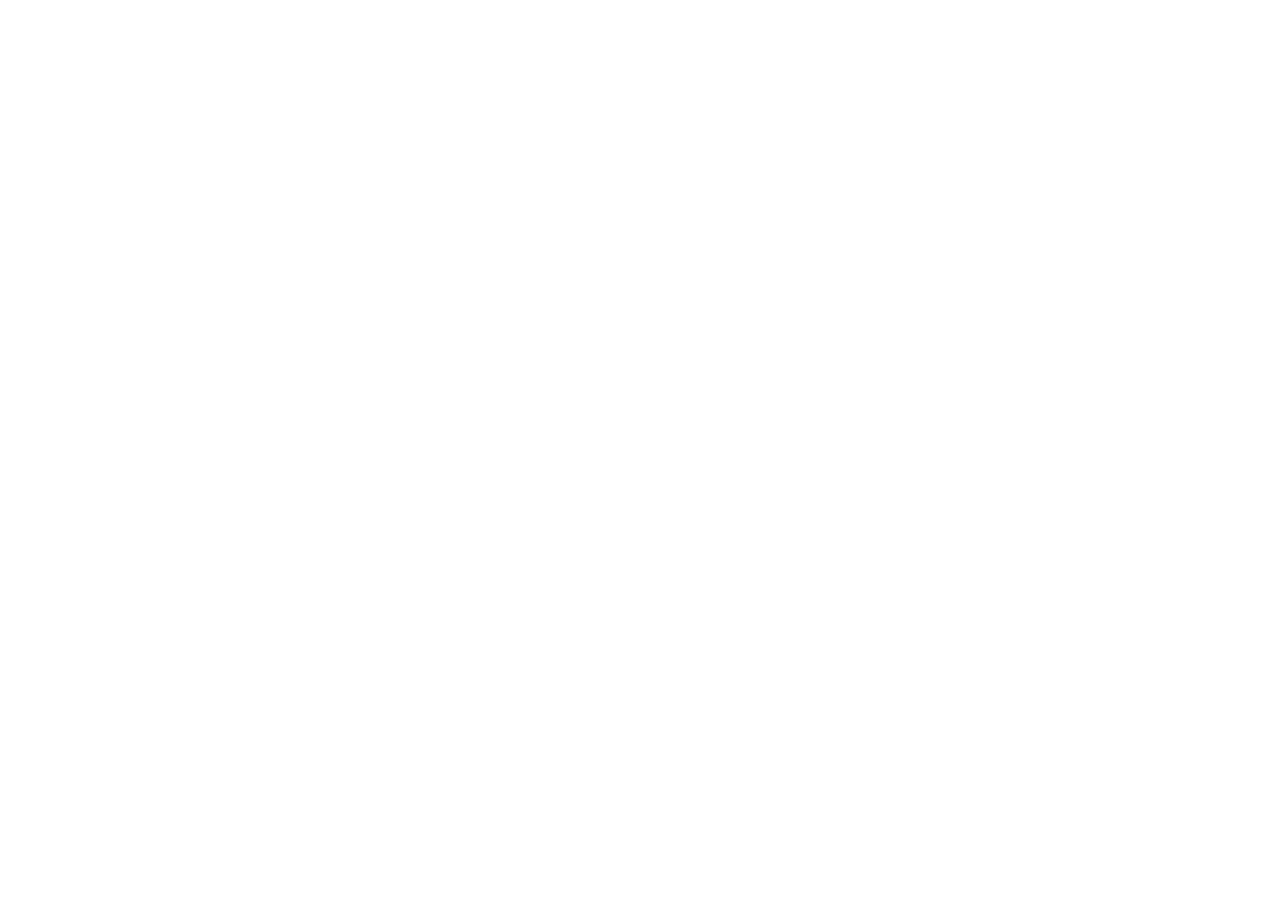
==== index.html @ 85670bab "new file:   .gitignore 	new file:   README.md 	new file:   index.html 	new file:   jsconfig.json 	ne" ====
<!DOCTYPE html>
<html lang="en">
  <head>
    <meta charset="UTF-8" />
    <link rel="icon" href="data:image/svg+xml,<svg xmlns=%22http://www.w3.org/2000/svg%22 viewBox=%220 0 100 100%22><text y=%22.9em%22 font-size=%2290%22>📈</text></svg>">
    <meta name="viewport" content="width=device-width, initial-scale=1.0" />
    <title>Incendios en Europa | D3 and Svelte </title>
  </head>
  <body>
    <div id="app"></div>
    <script type="module" src="/src/main.js"></script>
  </body>
</html>
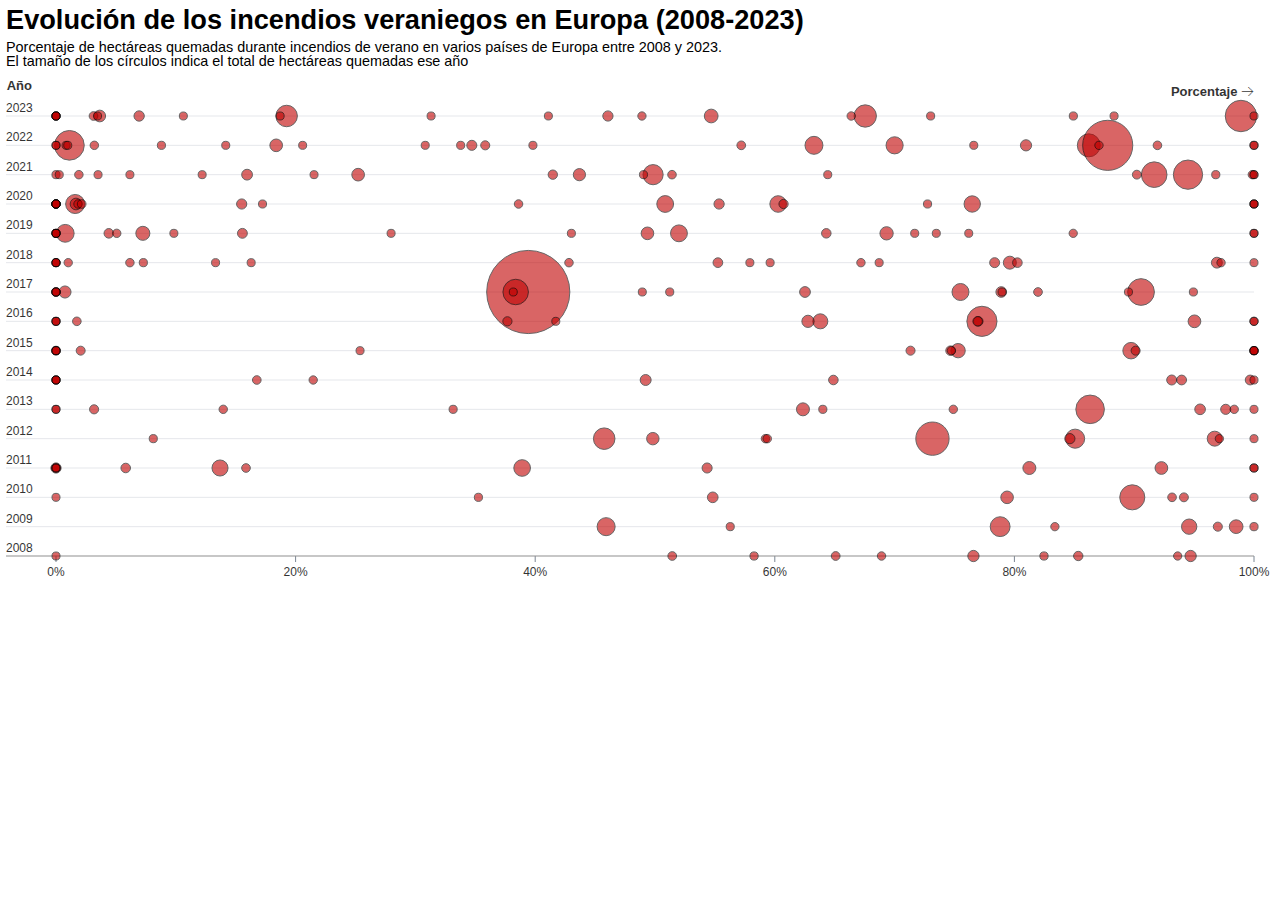
==== commit 1467cab8: "docs" ====
--- a/index.html
+++ b/index.html
@@ -1,13 +1,15 @@
-<!DOCTYPE html>
-<html lang="en">
-  <head>
-    <meta charset="UTF-8" />
-    <link rel="icon" href="data:image/svg+xml,<svg xmlns=%22http://www.w3.org/2000/svg%22 viewBox=%220 0 100 100%22><text y=%22.9em%22 font-size=%2290%22>📈</text></svg>">
-    <meta name="viewport" content="width=device-width, initial-scale=1.0" />
-    <title>Incendios en Europa | D3 and Svelte </title>
-  </head>
-  <body>
-    <div id="app"></div>
-    <script type="module" src="/src/main.js"></script>
-  </body>
-</html>
+<!DOCTYPE html>
+<html lang="en">
+  <head>
+    <meta charset="UTF-8" />
+    <link rel="icon" href="data:image/svg+xml,<svg xmlns=%22http://www.w3.org/2000/svg%22 viewBox=%220 0 100 100%22><text y=%22.9em%22 font-size=%2290%22>📈</text></svg>">
+    <meta name="viewport" content="width=device-width, initial-scale=1.0" />
+    <title>Incendios en Europa | D3 and Svelte </title>
+    <script type="module" crossorigin src="/assets/index.f3c49511.js"></script>
+    <link rel="stylesheet" href="/assets/index.59f75ea7.css">
+  </head>
+  <body>
+    <div id="app"></div>
+    
+  </body>
+</html>--- a/assets/index.59f75ea7.css
+++ b/assets/index.59f75ea7.css
@@ -0,0 +1 @@
+a,abbr,acronym,address,applet,article,aside,audio,b,big,blockquote,body,canvas,caption,center,cite,code,dd,del,details,dfn,div,dl,dt,em,embed,fieldset,figcaption,figure,footer,form,h1,h2,h3,h4,h5,h6,header,hgroup,html,i,iframe,img,ins,kbd,label,legend,li,mark,menu,nav,object,ol,output,p,pre,q,ruby,s,samp,section,small,span,strike,strong,sub,summary,sup,table,tbody,td,tfoot,th,thead,time,tr,tt,u,ul,var,video{margin:0;padding:0;border:0;font-size:100%;font:inherit;vertical-align:baseline}article,aside,details,figcaption,figure,footer,header,hgroup,menu,nav,section{display:block}body{line-height:1}ol,ul{list-style:none}blockquote,q{quotes:none}blockquote:after,blockquote:before,q:after,q:before{content:"";content:none}table{border-collapse:collapse;border-spacing:0}:root{font-family:Avenir,system-ui,-apple-system,Helvetica,Arial,sans-serif;font-size:16px;line-height:24px;font-weight:400;font-synthesis:none;text-rendering:optimizeLegibility;-webkit-font-smoothing:antialiased;-moz-osx-font-smoothing:grayscale;-webkit-text-size-adjust:100%}body{padding:6px}.tooltip.svelte-51ubyo.svelte-51ubyo{position:absolute;padding:8px 6px;background:white;box-shadow:#00000026 2px 3px 8px;border-radius:3px;pointer-events:none;transition:top .3s ease,left .3s ease}h1.svelte-51ubyo.svelte-51ubyo{font-size:1rem;font-weight:500;margin-bottom:6px;width:100%}p.svelte-51ubyo.svelte-51ubyo{font-size:.9rem;font-weight:300}p.svelte-51ubyo span.svelte-51ubyo{font-size:100%;padding:2px 4px;background-color:#c2000080;margin-left:2px;display:inline-block;border-radius:3px}h1.svelte-51ubyo span.svelte-51ubyo{font-weight:650;color:#c00000;font-size:80%}.tick text{font-family:PT Sans,sans-serif;font-weight:400;font-size:12px;fill:#000;opacity:80%}.axis-label{font-family:PT Sans,sans-serif;font-weight:710;font-size:13px;fill:#000;opacity:80%}circle.svelte-15uo0eg{transition:r .3s ease,opacity .5s ease}h1.svelte-15uo0eg{font-family:PT Sans,sans-serif;font-size:1.7rem;font-weight:700;margin-bottom:.4rem}h2.svelte-15uo0eg{font-family:PT Sans,sans-serif;font-size:.9rem;margin-bottom:.5rem}
